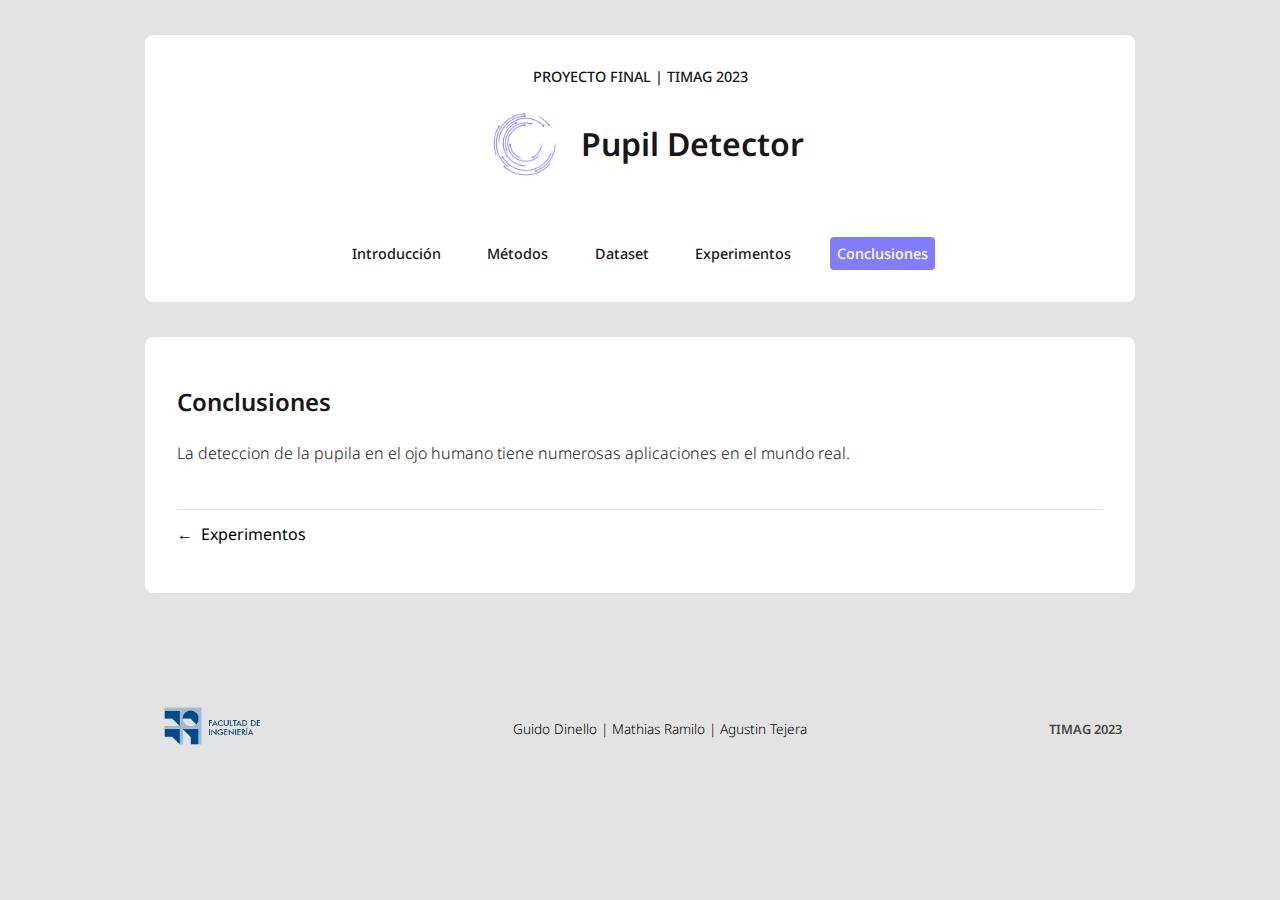
==== public/pages/conclusions.html @ 04ff12d7 "Website bottom navigation" ====
<!DOCTYPE html>
<html lang="en">
  <head>
    <meta charset="UTF-8" />
    <meta name="viewport" content="width=device-width, initial-scale=1.0" />
    <title>Pupil Detector | Proyecto TIMAG 2023</title>

    <link rel="stylesheet" href="../styles/main.css" />
  </head>
  <body>
    <header class="header-container">
      <div class="header">
        <p>Proyecto Final | TIMAG 2023</p>

        <div class="header-title">
          <div class="header-title__logo">
            <img src="../images/eye-logo.png" alt="Logo" />
          </div>
          <div class="header-title__text">
            <h1>Pupil Detector</h1>
          </div>
        </div>

        <nav>
          <a href="../index.html">Introducción</a>
          <a href="./methods.html">Métodos</a>
          <a href="./datasets.html">Dataset</a>
          <a href="./experiments.html">Experimentos</a>
          <a href="#" class="active">Conclusiones</a>
        </nav>
      </div>
    </header>

    <main>
      <h2 class="title">Conclusiones</h2>

      <p class="text">La deteccion de la pupila en el ojo humano tiene numerosas aplicaciones en el mundo real.</p>

      <hr class="separator" />

      <div class="main-navigation">
        <a class="mn-item" href="./experiments.html">
          <span>←</span>
          <p>Experimentos</p>
        </a>
        <div class="mn-item">
          <a href="./experiments.html"></a>
          <span></span>
        </div>
      </div>
    </main>

    <footer>
      <div class="footer-logo">
        <img src="../images/logo-fing.png" alt="Logo Fing" />
      </div>

      <p class="footer-contributors">Guido Dinello | Mathias Ramilo | Agustin Tejera</p>

      <p class="footer-cr">TIMAG 2023</p>
    </footer>
  </body>
</html>
---- public/styles/main.css ----
@import url('global.css');
@import url('pygment.css');

.header-container {
  width: 95%;
  max-width: var(--max-width);
  margin: 0 auto;
  background-color: #fff;
  padding: 2em;
  margin-top: 2.2em;
  border-radius: 0.5em;
}

.header {
  display: flex;
  flex-direction: column;
  align-items: center;
  gap: 0.6em;
}

.header p {
  font-size: 0.9em;
  font-weight: 500;
  text-transform: uppercase;
  color: var(--color-text);
}

.header-title {
  display: flex;
  align-items: center;
  gap: 0.5em;
}

.header-title__logo {
  width: 6em;
  height: 6em;
}

.header-title__text h1 {
  font-size: 2em;
  font-weight: 600;
  color: var(--color-text);
}

.header nav {
  display: flex;
  align-items: center;
  gap: 2em;
  margin-top: 2.2em;
}

.header nav a {
  font-size: 0.9em;
  font-weight: 500;
  color: var(--color-text);
  padding: 0.5em;
  border-radius: 4px;
  transition: all 0.2s ease-in-out;
}

.header nav a:hover {
  color: var(--color-purple);
}

.header nav .active {
  background-color: var(--color-purple);
  color: #fff;
}

.header nav .active:hover {
  color: #fff;
}

main {
  width: 95%;
  max-width: var(--max-width);
  margin: 0 auto;
  margin-top: 2.2em;
  background-color: #fff;
  border-radius: 0.5em;
  padding: 3em 2em;
}

.title {
  font-size: 1.5em;
  font-weight: 600;
  color: var(--color-text);
  margin-bottom: 1em;
}

.subtitle {
  font-size: 1.2em;
  font-weight: 500;
  color: var(--color-text);
  margin-bottom: 0.9em;
}

.text {
  font-size: 1em;
  font-weight: 300;
  color: var(--color-text);
  margin-bottom: 1.5em;
}

.separator {
  border: none;
  height: 1px;
  background-color: #e1e1e1;
  margin: 2.8em 0 0.8em 0;
}

.main-navigation {
  display: flex;
  align-items: center;
  justify-content: space-between;
}

.mn-item {
  display: flex;
  align-items: center;
  gap: 0.5em;
  transition: all 0.2s ease-in-out;
}

.mn-item:hover {
  color: var(--color-purple);
}

footer {
  width: 95%;
  max-width: var(--max-width);
  margin: 0 auto;
  margin-top: 6em;
  display: flex;
  align-items: center;
  justify-content: space-between;
  padding: 0.8em;
}

.footer-logo {
  width: 7em;
  height: auto;
}

.footer-contributors {
  font-size: 0.85em;
  font-weight: 300;
}

.footer-cr {
  font-size: 0.8em;
  font-weight: 600;
  color: var(--color-text-secondary);
}
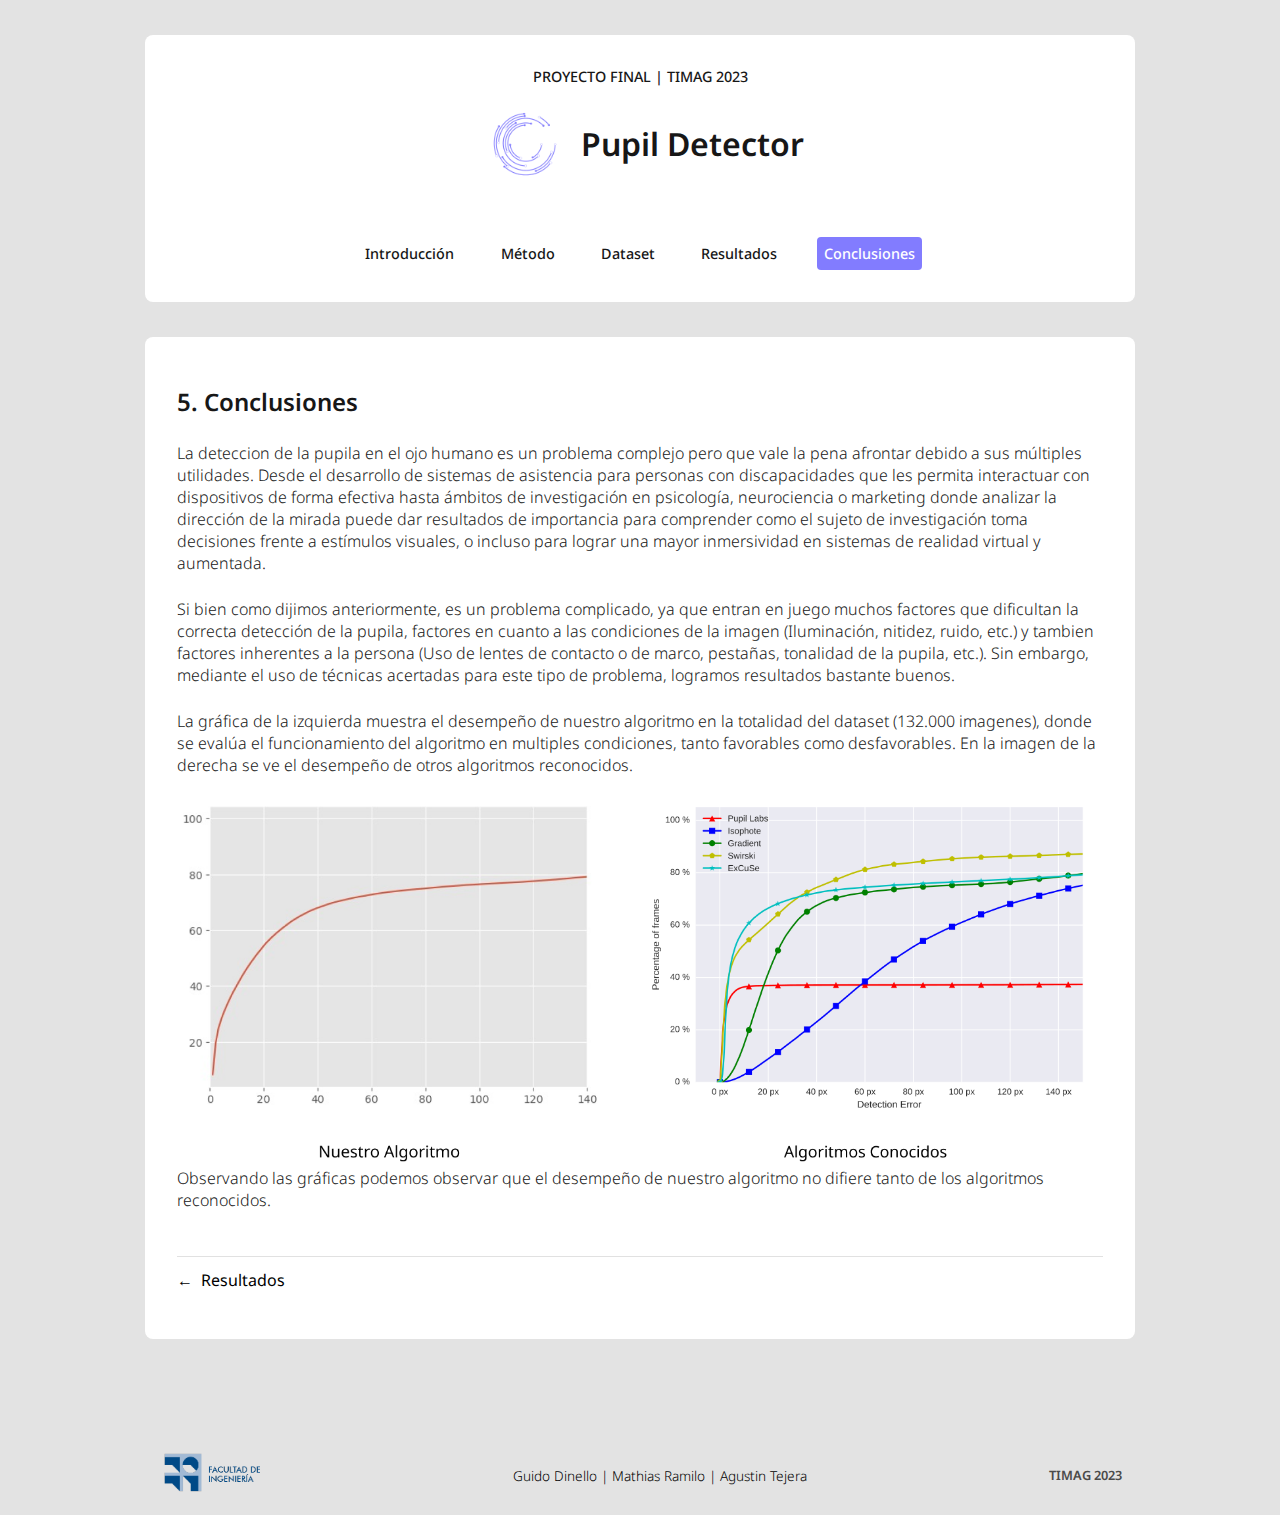
==== commit b64121c3: "README Updated" ====
--- a/public/pages/conclusions.html
+++ b/public/pages/conclusions.html
@@ -4,6 +4,7 @@
     <meta charset="UTF-8" />
     <meta name="viewport" content="width=device-width, initial-scale=1.0" />
     <title>Pupil Detector | Proyecto TIMAG 2023</title>
+    <link rel="shortcut icon" href="../images/eye-logo.png" type="image/x-icon" />
 
     <link rel="stylesheet" href="../styles/main.css" />
   </head>
@@ -23,25 +24,55 @@
 
         <nav>
           <a href="../index.html">Introducción</a>
-          <a href="./methods.html">Métodos</a>
+          <a href="./methods.html">Método</a>
           <a href="./datasets.html">Dataset</a>
-          <a href="./experiments.html">Experimentos</a>
+          <a href="./results.html">Resultados</a>
           <a href="#" class="active">Conclusiones</a>
         </nav>
       </div>
     </header>
 
     <main>
-      <h2 class="title">Conclusiones</h2>
+      <h2 class="title">5. Conclusiones</h2>
 
-      <p class="text">La deteccion de la pupila en el ojo humano tiene numerosas aplicaciones en el mundo real.</p>
+      <p class="text">
+        La deteccion de la pupila en el ojo humano es un problema complejo pero que vale la pena afrontar debido a sus
+        múltiples utilidades. Desde el desarrollo de sistemas de asistencia para personas con discapacidades que les
+        permita interactuar con dispositivos de forma efectiva hasta ámbitos de investigación en psicología,
+        neurociencia o marketing donde analizar la dirección de la mirada puede dar resultados de importancia para
+        comprender como el sujeto de investigación toma decisiones frente a estímulos visuales, o incluso para lograr
+        una mayor inmersividad en sistemas de realidad virtual y aumentada.
+      </p>
+
+      <p class="text">
+        Si bien como dijimos anteriormente, es un problema complicado, ya que entran en juego muchos factores que
+        dificultan la correcta detección de la pupila, factores en cuanto a las condiciones de la imagen (Iluminación,
+        nitidez, ruido, etc.) y tambien factores inherentes a la persona (Uso de lentes de contacto o de marco,
+        pestañas, tonalidad de la pupila, etc.). Sin embargo, mediante el uso de técnicas acertadas para este tipo de
+        problema, logramos resultados bastante buenos.
+      </p>
+
+      <p class="text">
+        La gráfica de la izquierda muestra el desempeño de nuestro algoritmo en la totalidad del dataset (132.000
+        imagenes), donde se evalúa el funcionamiento del algoritmo en multiples condiciones, tanto favorables como
+        desfavorables. En la imagen de la derecha se ve el desempeño de otros algoritmos reconocidos.
+      </p>
+
+      <div class="img4">
+        <img src="../images/final-result.png" alt="Grafica de desempeño global" />
+      </div>
+
+      <p class="text">
+        Observando las gráficas podemos observar que el desempeño de nuestro algoritmo no difiere tanto de los
+        algoritmos reconocidos.
+      </p>
 
       <hr class="separator" />
 
       <div class="main-navigation">
-        <a class="mn-item" href="./experiments.html">
+        <a class="mn-item" href="./results.html">
           <span>←</span>
-          <p>Experimentos</p>
+          <p>Resultados</p>
         </a>
         <div class="mn-item">
           <a href="./experiments.html"></a>
